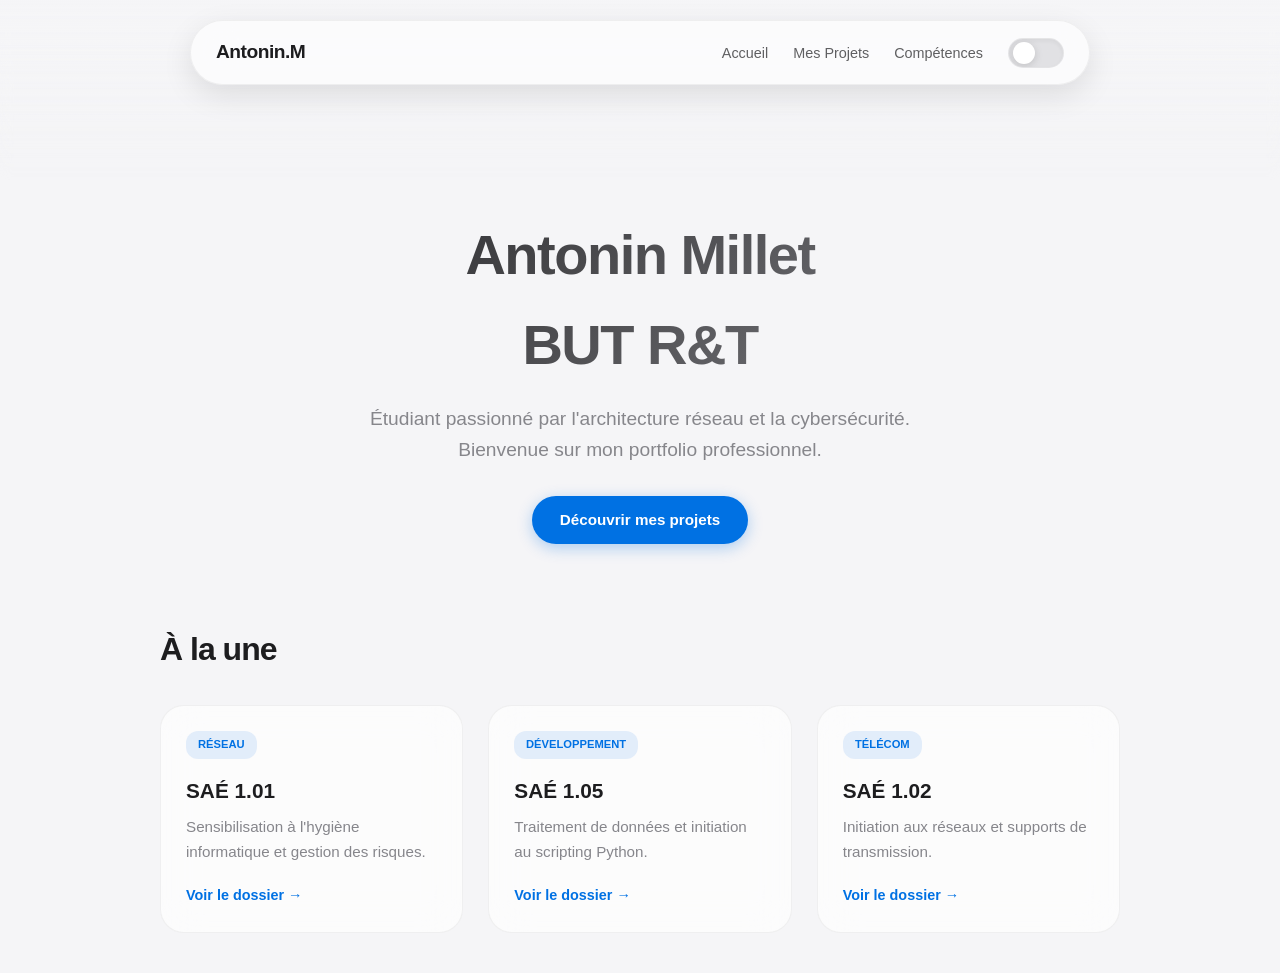
==== index.html @ 825c8c73 "First commit Site fonctionnel mais pas complet." ====
<!DOCTYPE html>
<html lang="fr">

<head>
    <meta charset="UTF-8">
    <meta name="viewport" content="width=device-width, initial-scale=1.0">
    <title>Antonin Millet - Portfolio</title>
    <link rel="stylesheet" href="style.css">
</head>

<body>
    <div class="top-blur-mask"></div>
    <nav class="navbar">
        <a href="index.html" class="logo">Antonin.M</a>

        <div class="burger-menu" id="burger-btn">
            <span></span>
            <span></span>
        </div>

        <ul class="nav-links" id="nav-links">
            <li><a href="index.html">Accueil</a></li>
            <li><a href="sae.html">Mes Projets</a></li>
            <li><a href="competence.html">Compétences</a></li>
            <li>
                <div id="theme-switch" class="glass-switch" title="Changer de thème">
                    <div class="switch-icons"><span> </span><span> </span></div>
                    <div class="switch-knob"></div>
                </div>
            </li>
        </ul>
    </nav>

    <main class="container">
        <header class="hero">
            <h1>Antonin Millet<br>BUT R&T</h1>
            <p>Étudiant passionné par l'architecture réseau et la cybersécurité. Bienvenue sur mon portfolio
                professionnel.</p>
            <a href="sae.html" class="btn">Découvrir mes projets</a>
        </header>

        <section>
            <h2 class="section-title">À la une</h2>
            <div class="sae-grid">

                <article class="sae-card">
                    <span class="tag">Réseau</span>
                    <h3>SAÉ 1.01</h3>
                    <p>Sensibilisation à l'hygiène informatique et gestion des risques.</p>
                    <a href="SAE-101.html" class="btn-small">Voir le dossier &rarr;</a>
                </article>

                <article class="sae-card">
                    <span class="tag">Développement</span>
                    <h3>SAÉ 1.05</h3>
                    <p>Traitement de données et initiation au scripting Python.</p>
                    <a href="SAE-105.html" class="btn-small">Voir le dossier &rarr;</a>
                </article>

                <article class="sae-card">
                    <span class="tag">Télécom</span>
                    <h3>SAÉ 1.02</h3>
                    <p>Initiation aux réseaux et supports de transmission.</p>
                    <a href="SAE-102.html" class="btn-small">Voir le dossier &rarr;</a>
                </article>

            </div>
        </section>
    </main>

    <script src="script.js"></script>
</body>

</html>
---- style.css ----
:root {
    /* Mode Clair */
    --bg-body: #F5F5F7;
    /* On passe à 0.6 pour voir le contenu passer derrière */
    --bg-card: rgba(255, 255, 255, 0.65);
    /* Nav plus transparente (0.6) pour l'effet de flou */
    --bg-nav: rgba(255, 255, 255, 0.6);

    --text-main: #1D1D1F;
    --text-secondary: #86868B;
    --accent-color: #0071E3;
    --border-color: rgba(0, 0, 0, 0.05);
    --shadow-card: 0 10px 30px -10px rgba(0, 0, 0, 0.1);
    --radius-card: 24px;
    --font-stack: -apple-system, BlinkMacSystemFont, "Segoe UI", Roboto, Helvetica, Arial, sans-serif;
}

[data-theme="dark"] {
    /* Mode Sombre */
    --bg-body: #000000;
    --bg-card: rgba(28, 28, 30, 0.6);
    /* Nav sombre transparente */
    --bg-nav: rgba(28, 28, 30, 0.6);

    --text-main: #F5F5F7;
    --text-secondary: #98989D;
    --accent-color: #2997FF;
    --border-color: rgba(255, 255, 255, 0.15);
    --shadow-card: 0 10px 40px -10px rgba(0, 0, 0, 0.6);
}

[data-theme="dark"] .top-blur-mask {
    background: linear-gradient(to bottom,
            var(--bg-body) 0%,
            rgba(0, 0, 0, 0) 100%);
}

/* --- RESET & BASE --- */
* {
    box-sizing: border-box;
    margin: 0;
    padding: 0;
}

body {
    font-family: var(--font-stack);
    background-color: var(--bg-body);
    color: var(--text-main);
    line-height: 1.6;
    transition: background-color 0.4s ease, color 0.4s ease;
    -webkit-font-smoothing: antialiased;
    padding-top: 150px;
    /* Espace pour la nav flottante */
}

.top-blur-mask {
    position: fixed;
    top: 0;
    left: 0;
    width: 100%;
    height: 180px;
    /* La hauteur de la zone de flou */
    z-index: 900;
    /* Au-dessus du contenu, mais SOUS la navbar (qui est à 1000) */
    pointer-events: none;
    /* Très important : permet de cliquer au travers */

    /* 1. L'effet de flou progressif */
    backdrop-filter: blur(6px);
    -webkit-backdrop-filter: blur(6px);

    /* 2. Le fondu vers la couleur de fond (simule la perte d'opacité) */
    background: linear-gradient(to bottom,
            var(--bg-body) 0%,
            /* En haut : couleur du fond opaque (contenu invisible) */
            rgba(255, 255, 255, 0) 100%
            /* En bas : transparent (contenu visible) */
        );

    /* 3. Masque pour adoucir la transition du flou */
    mask-image: linear-gradient(to bottom, black 20%, transparent 100%);
    -webkit-mask-image: linear-gradient(to bottom, black 20%, transparent 100%);
}

a {
    text-decoration: none;
    color: var(--text-main);
    transition: 0.2s;
}

ul {
    list-style: none;
}

.container {
    max-width: 1000px;
    margin: 0 auto;
    padding: 0 20px 40px;
}

/* --- NAVIGATION FLOTTANTE (Dynamic Island) --- */
.navbar {
    position: fixed;
    top: 20px;
    left: 50%;
    transform: translateX(-50%);
    width: 90%;
    max-width: 900px;
    background: var(--bg-nav);
    backdrop-filter: saturate(180%) blur(20px);
    -webkit-backdrop-filter: saturate(180%) blur(20px);
    border-radius: 100px;
    padding: 0 25px;
    height: 65px;
    z-index: 1000;
    box-shadow: 0 10px 30px rgba(0, 0, 0, 0.1);
    border: 1px solid var(--border-color);
    display: flex;
    justify-content: space-between;
    align-items: center;
}

.logo {
    font-weight: 700;
    font-size: 1.2rem;
    letter-spacing: -0.5px;
}

.nav-links {
    display: flex;
    gap: 25px;
    align-items: center;
}

.nav-links a {
    font-size: 0.9rem;
    font-weight: 500;
    opacity: 0.7;
}

.nav-links a:hover,
.nav-links a.active {
    opacity: 1;
    color: var(--accent-color);
}

/* --- SWITCH LIQUID GLASS (Theme) --- */
.glass-switch {
    width: 56px;
    height: 30px;
    background: rgba(120, 120, 128, 0.2);
    border-radius: 50px;
    position: relative;
    cursor: pointer;
    box-shadow: inset 0 2px 4px rgba(0, 0, 0, 0.05);
    display: flex;
    align-items: center;
    justify-content: space-between;
    padding: 0 6px;
    overflow: hidden;
    border: 1px solid rgba(255, 255, 255, 0.1);
}

.switch-icons {
    position: absolute;
    width: 100%;
    top: 0;
    left: 0;
    height: 100%;
    display: flex;
    justify-content: space-between;
    align-items: center;
    padding: 0 8px;
    font-size: 12px;
    pointer-events: none;
}

.switch-knob {
    width: 22px;
    height: 22px;
    background: white;
    border-radius: 50%;
    position: absolute;
    top: 3px;
    left: 4px;
    z-index: 2;
    box-shadow: 0 2px 8px rgba(0, 0, 0, 0.15);

    /* MODIFICATION ICI : Animation simple et fluide (Ease) */
    transition: transform 0.3s ease;
}

[data-theme="dark"] .glass-switch {
    background: rgba(255, 255, 255, 0.2);
}

[data-theme="dark"] .switch-knob {
    transform: translateX(24px);
    background: var(--accent-color);
}

/* --- HERO & TITRES --- */
.hero {
    text-align: center;
    padding: 60px 0 80px;
}

.hero h1 {
    font-size: 3.5rem;
    font-weight: 700;
    letter-spacing: -1.5px;
    margin-bottom: 15px;
    background: linear-gradient(135deg, var(--text-main) 0%, var(--text-secondary) 100%);
    -webkit-background-clip: text;
    -webkit-text-fill-color: transparent;
}

.hero p {
    font-size: 1.2rem;
    color: var(--text-secondary);
    max-width: 600px;
    margin: 0 auto 30px;
}

.btn {
    background-color: var(--accent-color);
    color: white;
    padding: 12px 28px;
    border-radius: 50px;
    font-weight: 600;
    font-size: 0.95rem;
    display: inline-block;
    box-shadow: 0 4px 15px rgba(0, 113, 227, 0.3);
    transition: transform 0.2s, box-shadow 0.2s;
}

.btn:hover {
    transform: scale(1.05);
    box-shadow: 0 6px 20px rgba(0, 113, 227, 0.4);
}

/* --- GRID BENTO (SAE) --- */
.section-title {
    font-size: 2rem;
    font-weight: 700;
    margin-bottom: 30px;
    letter-spacing: -1px;
}

.sae-grid {
    display: grid;
    grid-template-columns: repeat(auto-fill, minmax(280px, 1fr));
    gap: 25px;
}

.sae-card {
    background: var(--bg-card);
    backdrop-filter: blur(20px);
    -webkit-backdrop-filter: blur(20px);
    border: 1px solid var(--border-color);
    border-radius: var(--radius-card);
    padding: 25px;
    display: flex;
    flex-direction: column;
    transition: transform 0.3s cubic-bezier(0.2, 0.8, 0.2, 1);
}

.sae-card:hover {
    transform: translateY(-8px) scale(1.01);
    box-shadow: var(--shadow-card);
}

.tag {
    align-self: flex-start;
    font-size: 0.7rem;
    font-weight: 700;
    text-transform: uppercase;
    color: var(--accent-color);
    background: rgba(0, 113, 227, 0.1);
    padding: 5px 12px;
    border-radius: 12px;
    margin-bottom: 15px;
}

.sae-card h3 {
    font-size: 1.3rem;
    font-weight: 600;
    margin-bottom: 8px;
}

.sae-card p {
    font-size: 0.95rem;
    color: var(--text-secondary);
    margin-bottom: 20px;
    flex-grow: 1;
}

.btn-small {
    color: var(--accent-color);
    font-weight: 600;
    font-size: 0.9rem;
    margin-top: auto;
}

/* --- PAGES DÉTAIL & TABLEAU --- */
.content-block {
    background: var(--bg-card);
    padding: 35px;
    border-radius: var(--radius-card);
    margin-bottom: 30px;
    border: 1px solid var(--border-color);
}

.custom-table {
    width: 100%;
    border-collapse: collapse;
    margin-top: 20px;
    border-radius: 12px;
    overflow: hidden;
    font-size: 0.95rem;
}

.custom-table th,
.custom-table td {
    padding: 15px;
    text-align: left;
    border-bottom: 1px solid var(--border-color);
}

.custom-table th {
    background-color: rgba(120, 120, 120, 0.1);
    font-weight: 600;
}

/* Mobile */
@media (max-width: 768px) {
    .hero h1 {
        font-size: 2.5rem;
    }

    .navbar {
        padding: 0 15px;
    }

    .nav-links a {
        display: none;
    }

    /* Cache les liens textes sur mobile */
    .nav-links .glass-switch {
        display: flex;
    }

    /* Garde le switch */
    /* Ajouter icone menu burger ici si besoin */
}

/* --- MENU BURGER (Mobile) --- */
.burger-menu {
    display: none;
    /* Caché sur PC */
    flex-direction: column;
    gap: 6px;
    cursor: pointer;

    position: relative;
    z-index: 2001;
    /* Supérieur à la navbar (1000) et au masque (900) */
    width: 30px;
    /* Donne une zone de clic explicite */
    height: 30px;
    justify-content: center;
    /* Centre les barres */
}

.burger-menu span {
    width: 25px;
    height: 2px;
    background-color: var(--text-main);
    border-radius: 2px;
    transition: 0.3s;
}

/* À ajouter à la fin de style.css */

/* Quand le menu est ouvert (classe ajoutée par le JS) */
.burger-menu.open span:nth-child(1) {
    transform: rotate(45deg) translate(5px, 6px);
}

.burger-menu.open span:nth-child(2) {
    transform: rotate(-45deg) translate(5px, -6px);
}


/* --- RESPONSIVE : TABLETTES & MOBILES --- */
@media (max-width: 768px) {
    .navbar {
        padding: 0 20px;
    }

    /* Affiche le burger */
    .burger-menu {
        display: flex;
    }

    /* LE MENU DÉROULANT */
    .nav-links {
        /* Positionnement */
        position: absolute;
        top: 80px;
        left: 0;
        width: 100%;

        /* --- LE FLOU FORCÉ --- */
        /* Fond blanc translucide (0.7 = 70% visible) */
        background-color: rgba(255, 255, 255, 1) !important;

        /* Le moteur de flou (valeur élevée pour bien voir l'effet) */
        -webkit-backdrop-filter: blur(30px) !important;
        /* Pour Safari/Chrome */
        backdrop-filter: blur(30px) !important;
        /* Standard */

        /* Ombre pour détacher le menu du fond */
        box-shadow: 0 20px 40px rgba(0, 0, 0, 0.2);

        /* Style du bloc */
        padding: 30px;
        border-radius: 40px;
        border: 1px solid rgba(255, 255, 255, 0.3);

        /* Caché par défaut */
        display: none;
        flex-direction: column;
        align-items: center;
        gap: 20px;
        z-index: 2000;
    }

    /* VERSION DARK MODE */
    [data-theme="dark"] .nav-links {
        /* Noir translucide */
        background-color: rgba(20, 20, 20, 1) !important;
        border: 1px solid rgba(255, 255, 255, 0.1);
    }

    /* QUAND C'EST OUVERT */
    .nav-links.mobile-visible {
        display: flex;
    }

    .nav-links a {
        display: block;
        font-size: 1.2rem;
        font-weight: 600;
    }
}
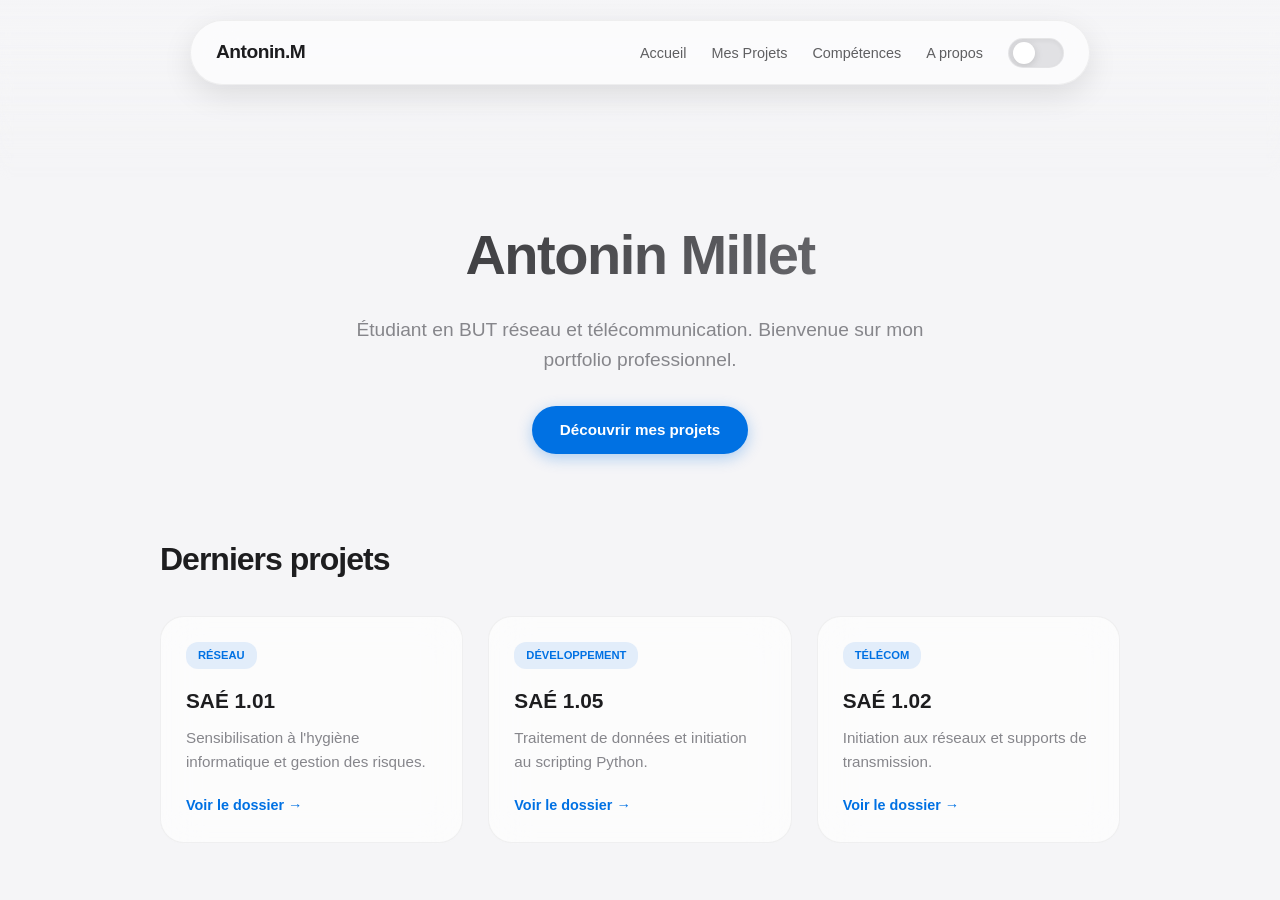
==== commit 21bc3a88: "Ajout d'une page "A propos" avec mes contacts." ====
--- a/index.html
+++ b/index.html
@@ -22,6 +22,7 @@
             <li><a href="index.html">Accueil</a></li>
             <li><a href="sae.html">Mes Projets</a></li>
             <li><a href="competence.html">Compétences</a></li>
+            <li><a href="contact.html">A propos</a></li>
             <li>
                 <div id="theme-switch" class="glass-switch" title="Changer de thème">
                     <div class="switch-icons"><span> </span><span> </span></div>
@@ -33,14 +34,14 @@
 
     <main class="container">
         <header class="hero">
-            <h1>Antonin Millet<br>BUT R&T</h1>
-            <p>Étudiant passionné par l'architecture réseau et la cybersécurité. Bienvenue sur mon portfolio
+            <h1>Antonin Millet<br></h1>
+            <p>Étudiant en BUT réseau et télécommunication. Bienvenue sur mon portfolio
                 professionnel.</p>
             <a href="sae.html" class="btn">Découvrir mes projets</a>
         </header>
 
         <section>
-            <h2 class="section-title">À la une</h2>
+            <h2 class="section-title">Derniers projets</h2>
             <div class="sae-grid">
 
                 <article class="sae-card">
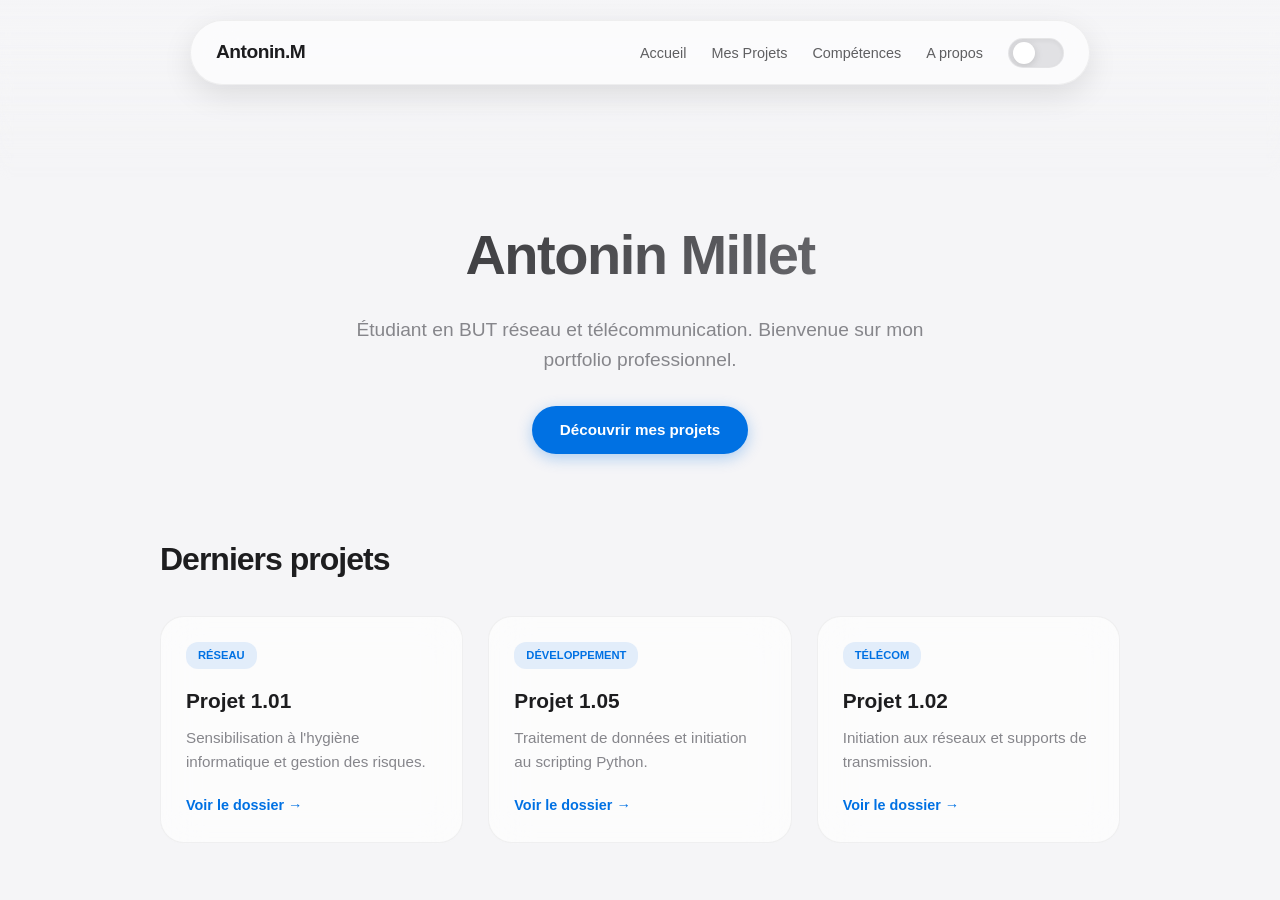
==== commit cd4d34d5: "Add files via upload" ====
--- a/index.html
+++ b/index.html
@@ -46,21 +46,21 @@
 
                 <article class="sae-card">
                     <span class="tag">Réseau</span>
-                    <h3>SAÉ 1.01</h3>
+                    <h3>Projet 1.01</h3>
                     <p>Sensibilisation à l'hygiène informatique et gestion des risques.</p>
                     <a href="SAE-101.html" class="btn-small">Voir le dossier &rarr;</a>
                 </article>
 
                 <article class="sae-card">
                     <span class="tag">Développement</span>
-                    <h3>SAÉ 1.05</h3>
+                    <h3>Projet 1.05</h3>
                     <p>Traitement de données et initiation au scripting Python.</p>
                     <a href="SAE-105.html" class="btn-small">Voir le dossier &rarr;</a>
                 </article>
 
                 <article class="sae-card">
                     <span class="tag">Télécom</span>
-                    <h3>SAÉ 1.02</h3>
+                    <h3>Projet 1.02</h3>
                     <p>Initiation aux réseaux et supports de transmission.</p>
                     <a href="SAE-102.html" class="btn-small">Voir le dossier &rarr;</a>
                 </article>
--- a/style.css
+++ b/style.css
@@ -309,6 +309,10 @@
     border-radius: var(--radius-card);
     margin-bottom: 30px;
     border: 1px solid var(--border-color);
+    
+    /* AJOUT DE L'OMBRE ICI */
+    box-shadow: 0 4px 20px -5px rgba(0, 0, 0, 0.15); 
+    transition: box-shadow 0.3s ease;
 }
 
 .custom-table {
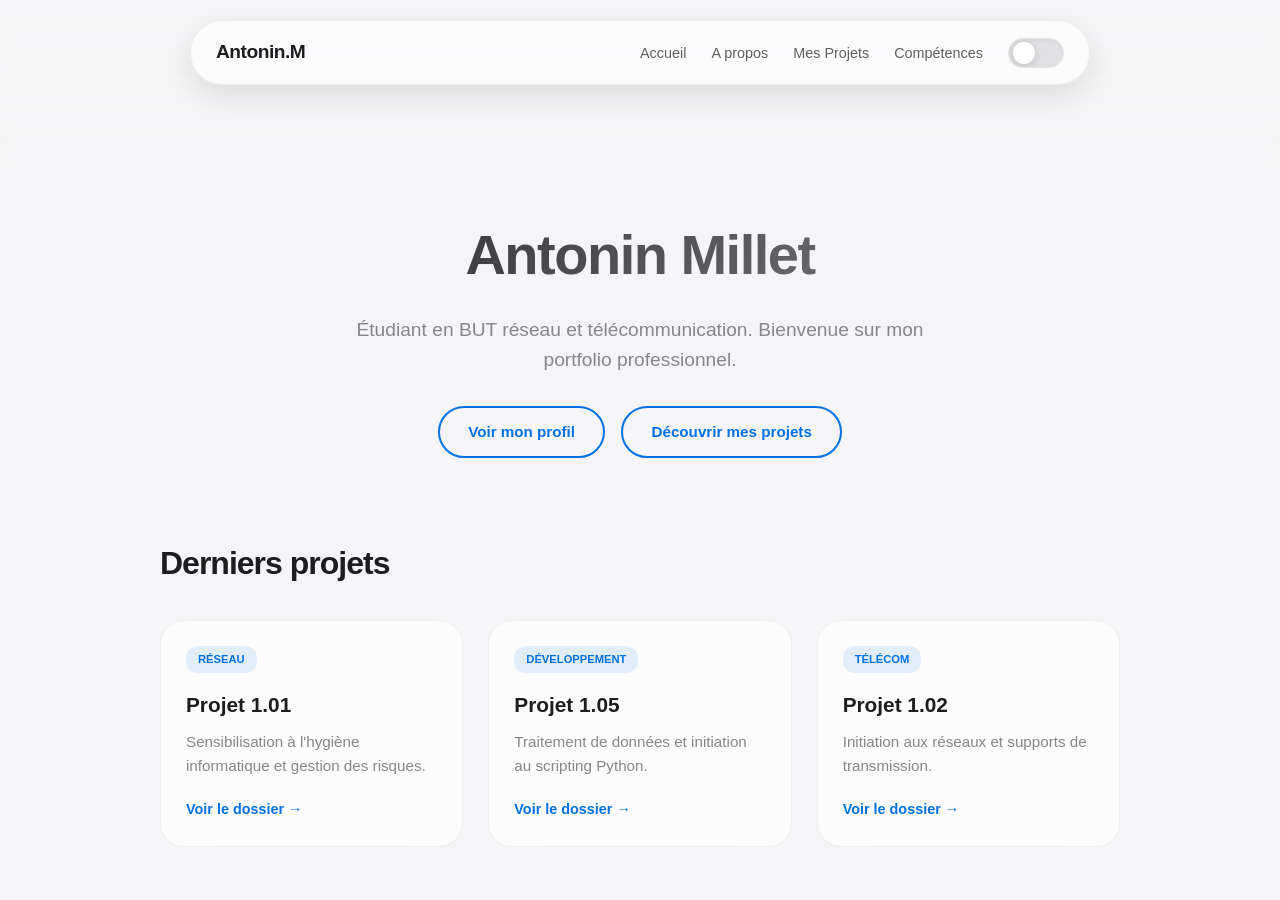
==== commit 5846b268: "Add files via upload" ====
--- a/index.html
+++ b/index.html
@@ -20,9 +20,9 @@
 
         <ul class="nav-links" id="nav-links">
             <li><a href="index.html">Accueil</a></li>
+            <li><a href="contact.html">A propos</a></li>
             <li><a href="sae.html">Mes Projets</a></li>
             <li><a href="competence.html">Compétences</a></li>
-            <li><a href="contact.html">A propos</a></li>
             <li>
                 <div id="theme-switch" class="glass-switch" title="Changer de thème">
                     <div class="switch-icons"><span> </span><span> </span></div>
@@ -37,7 +37,8 @@
             <h1>Antonin Millet<br></h1>
             <p>Étudiant en BUT réseau et télécommunication. Bienvenue sur mon portfolio
                 professionnel.</p>
-            <a href="sae.html" class="btn">Découvrir mes projets</a>
+            <a href="contact.html" class="btn btn-outline">Voir mon profil</a>
+            <a href="sae.html" class="btn btn-outline">Découvrir mes projets</a>
         </header>
 
         <section>
--- a/style.css
+++ b/style.css
@@ -239,6 +239,23 @@
     box-shadow: 0 6px 20px rgba(0, 113, 227, 0.4);
 }
 
+.btn-outline {
+    background-color: transparent;
+    color: var(--accent-color);
+    border: 2px solid var(--accent-color);
+    box-shadow: none;
+}
+
+.btn-outline:hover {
+    background-color: var(--accent-color);
+    color: white;
+    box-shadow: 0 6px 20px rgba(0, 113, 227, 0.4);
+}
+
+.hero .btn + .btn {
+    margin-left: 12px;
+}
+
 /* --- GRID BENTO (SAE) --- */
 .section-title {
     font-size: 2rem;
